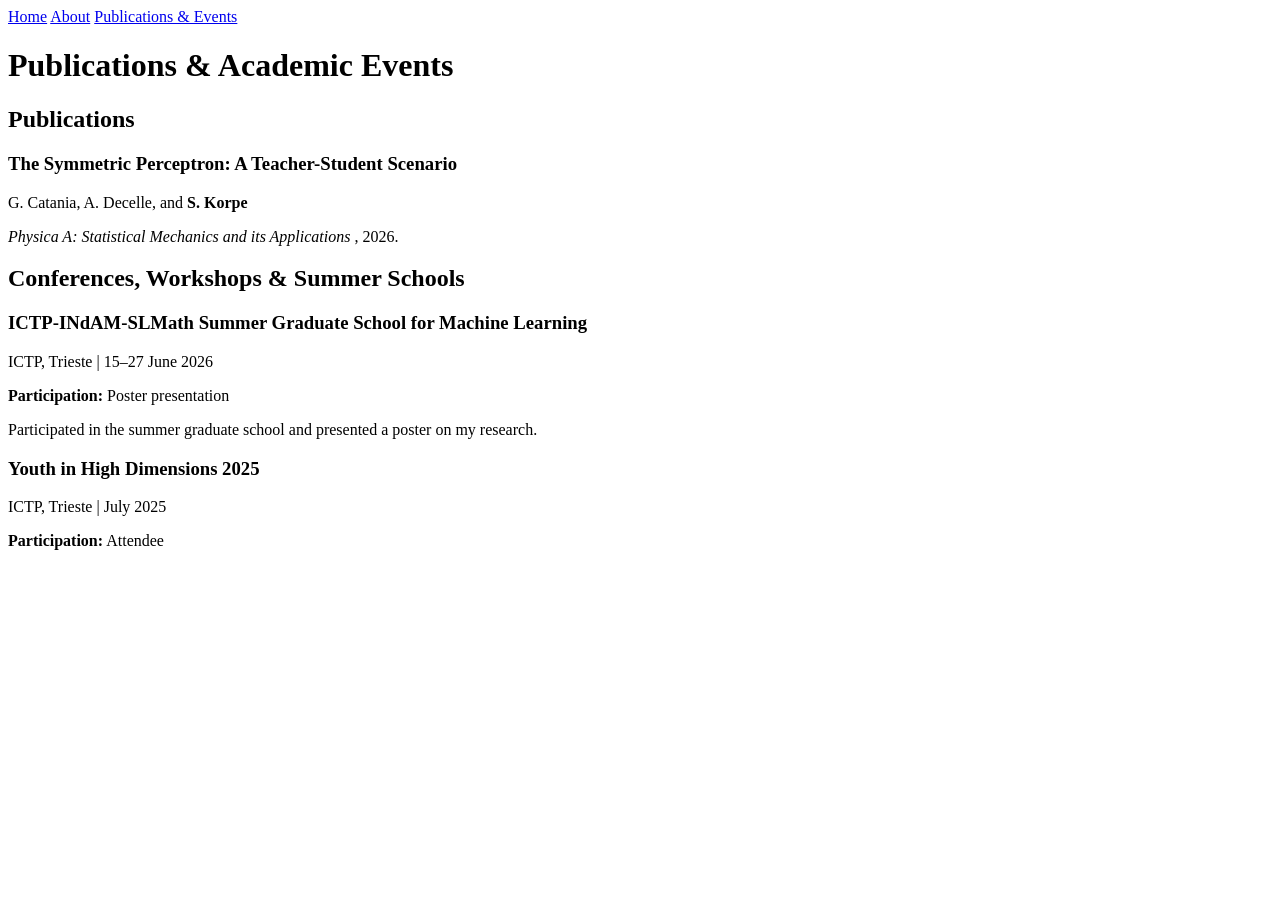
==== academic.html @ 83e8293f "Create academic.html" ====
<!DOCTYPE html>
<html lang="en">
<head>
  <meta charset="UTF-8">
  <meta name="viewport" content="width=device-width, initial-scale=1.0">

  <title>Publications and Events | Suhanee Korpe</title>
  <link rel="stylesheet" href="style.css">
</head>

<body>
  <nav>
    <a href="index.html">Home</a>
    <a href="about.html">About</a>
    <a href="academic.html">Publications & Events</a>
  </nav>

  <main>
    <h1>Publications & Academic Events</h1>

    <section>
      <h2>Publications</h2>

      <article class="entry publication">
        <h3>The Symmetric Perceptron: A Teacher-Student Scenario</h3>

        <p>
          G. Catania, A. Decelle, and
          <strong>S. Korpe</strong>
        </p>

        <p>
          <em>
            Physica A: Statistical Mechanics and its Applications
          </em>, 2026.
        </p>

        <!-- Add the paper link when available:
        <p>
          <a href="PAPER-URL">Paper</a>
          <a href="ARXIV-URL">arXiv</a>
          <a href="CODE-URL">Code</a>
        </p>
        -->
      </article>
    </section>

    <section>
      <h2>Conferences, Workshops & Summer Schools</h2>

      <article class="entry">
        <h3>
          ICTP-INdAM-SLMath Summer Graduate School for Machine Learning
        </h3>

        <p class="metadata">
          ICTP, Trieste | 15–27 June 2026
        </p>

        <p><strong>Participation:</strong> Poster presentation</p>

        <p>
          Participated in the summer graduate school and presented
          a poster on my research.
        </p>

        <!-- Add the poster when ready:
        <p>
          <a href="files/poster.pdf">View poster</a>
        </p>
        -->
      </article>

      <article class="entry">
        <h3>Youth in High Dimensions 2025</h3>

        <p class="metadata">
          ICTP, Trieste | July 2025
        </p>

        <p><strong>Participation:</strong> Attendee</p>
      </article>
    </section>
  </main>
</body>
</html>
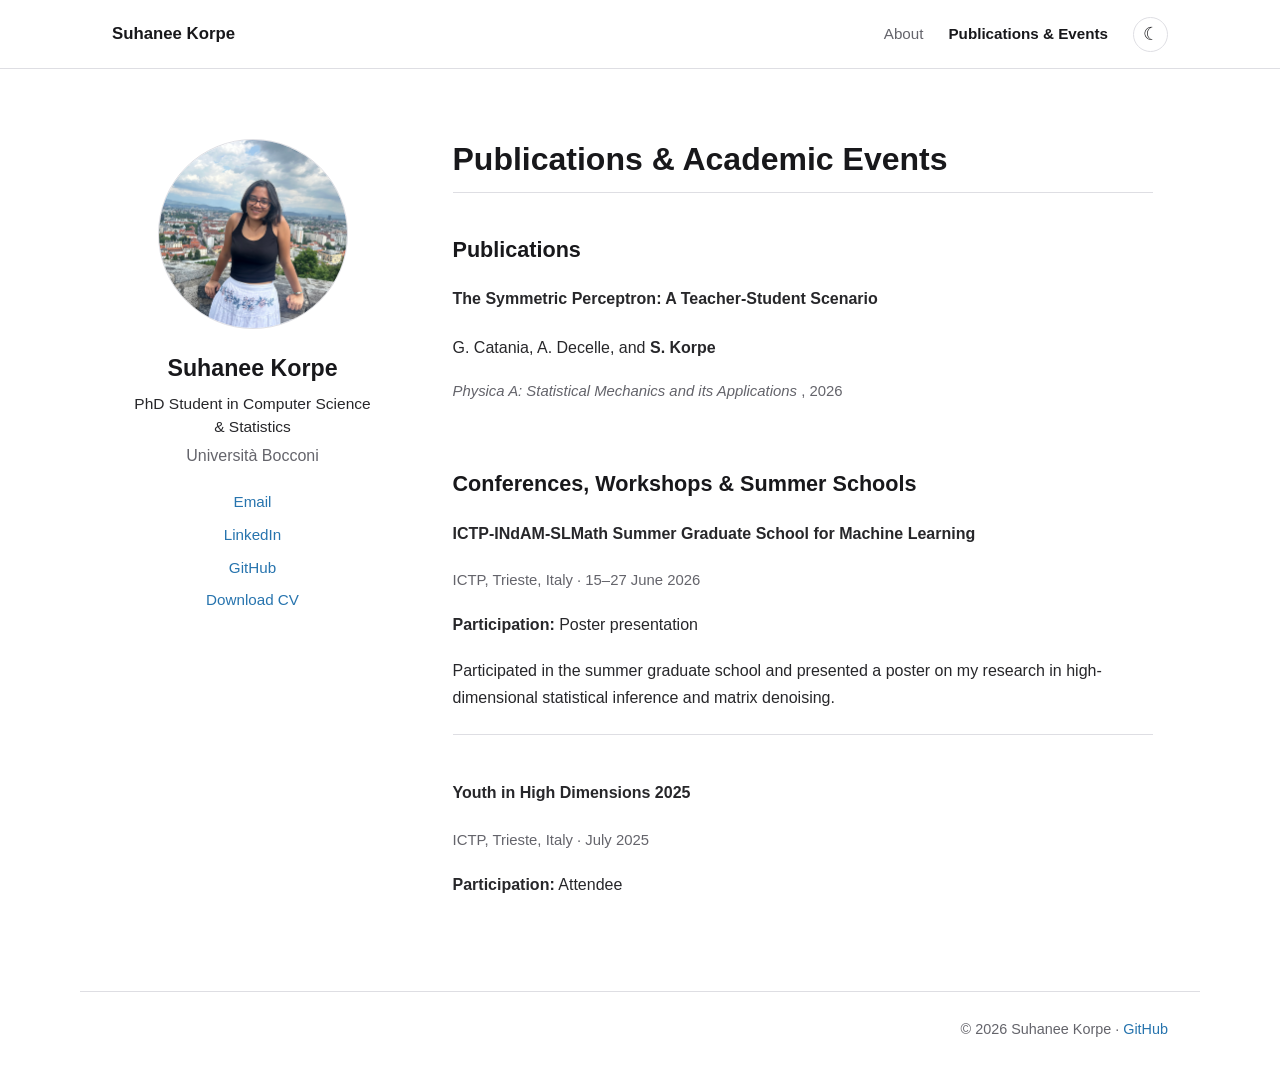
==== commit bbc181f6: "Update academic.html" ====
--- a/academic.html
+++ b/academic.html
@@ -2,85 +2,216 @@
 <html lang="en">
 <head>
   <meta charset="UTF-8">
-  <meta name="viewport" content="width=device-width, initial-scale=1.0">
-
-  <title>Publications and Events | Suhanee Korpe</title>
+
+  <meta
+    name="viewport"
+    content="width=device-width, initial-scale=1.0"
+  >
+
+  <meta
+    name="description"
+    content="Publications, conferences, workshops, and summer schools attended by Suhanee Korpe."
+  >
+
+  <title>Publications & Events | Suhanee Korpe</title>
+
   <link rel="stylesheet" href="style.css">
+  <script src="script.js" defer></script>
 </head>
 
 <body>
-  <nav>
-    <a href="index.html">Home</a>
-    <a href="about.html">About</a>
-    <a href="academic.html">Publications & Events</a>
-  </nav>
-
-  <main>
-    <h1>Publications & Academic Events</h1>
-
-    <section>
-      <h2>Publications</h2>
-
-      <article class="entry publication">
-        <h3>The Symmetric Perceptron: A Teacher-Student Scenario</h3>
-
-        <p>
-          G. Catania, A. Decelle, and
-          <strong>S. Korpe</strong>
-        </p>
-
-        <p>
-          <em>
-            Physica A: Statistical Mechanics and its Applications
-          </em>, 2026.
-        </p>
-
-        <!-- Add the paper link when available:
-        <p>
-          <a href="PAPER-URL">Paper</a>
-          <a href="ARXIV-URL">arXiv</a>
-          <a href="CODE-URL">Code</a>
-        </p>
-        -->
-      </article>
-    </section>
-
-    <section>
-      <h2>Conferences, Workshops & Summer Schools</h2>
-
-      <article class="entry">
-        <h3>
-          ICTP-INdAM-SLMath Summer Graduate School for Machine Learning
-        </h3>
-
-        <p class="metadata">
-          ICTP, Trieste | 15–27 June 2026
-        </p>
-
-        <p><strong>Participation:</strong> Poster presentation</p>
-
-        <p>
-          Participated in the summer graduate school and presented
-          a poster on my research.
-        </p>
-
-        <!-- Add the poster when ready:
-        <p>
-          <a href="files/poster.pdf">View poster</a>
-        </p>
-        -->
-      </article>
-
-      <article class="entry">
-        <h3>Youth in High Dimensions 2025</h3>
-
-        <p class="metadata">
-          ICTP, Trieste | July 2025
-        </p>
-
-        <p><strong>Participation:</strong> Attendee</p>
-      </article>
-    </section>
-  </main>
+  <!-- Top navigation -->
+  <header class="topbar">
+    <nav class="navigation">
+      <a class="site-name" href="index.html">
+        Suhanee Korpe
+      </a>
+
+      <div class="nav-links">
+        <a href="index.html">About</a>
+
+        <a class="active" href="academic.html">
+          Publications & Events
+        </a>
+
+        <button
+          id="theme-toggle"
+          class="theme-toggle"
+          type="button"
+          aria-label="Switch between light and dark mode"
+        >
+          ☾
+        </button>
+      </div>
+    </nav>
+  </header>
+
+  <div class="page-layout">
+    <!-- Profile sidebar -->
+    <aside class="profile">
+      <img
+        class="profile-photo"
+        src="profile.jpeg"
+        alt="Portrait of Suhanee Korpe"
+      >
+
+      <h1>Suhanee Korpe</h1>
+
+      <p class="profile-position">
+        PhD Student in Computer Science & Statistics
+      </p>
+
+      <p class="profile-university">
+        Università Bocconi
+      </p>
+
+      <div class="profile-links">
+        <a href="mailto:suhanee21@iiserb.ac.in">
+          Email
+        </a>
+
+        <a
+          href="https://www.linkedin.com/in/suhanee-korpe"
+          target="_blank"
+          rel="noopener noreferrer"
+        >
+          LinkedIn
+        </a>
+
+        <!-- Replace YOUR-USERNAME with your GitHub username. -->
+        <a
+          href="https://github.com/YOUR-USERNAME"
+          target="_blank"
+          rel="noopener noreferrer"
+        >
+          GitHub
+        </a>
+
+        <a
+          href="Suhanee_Korpe_CV.pdf"
+          target="_blank"
+          rel="noopener noreferrer"
+        >
+          Download CV
+        </a>
+      </div>
+    </aside>
+
+    <!-- Main page content -->
+    <main class="content">
+      <h2>Publications & Academic Events</h2>
+
+      <!-- Publications -->
+      <section>
+        <h3>Publications</h3>
+
+        <article class="entry">
+          <h4>
+            The Symmetric Perceptron: A Teacher-Student Scenario
+          </h4>
+
+          <p>
+            G. Catania, A. Decelle, and
+            <strong>S. Korpe</strong>
+          </p>
+
+          <p class="entry-meta">
+            <em>
+              Physica A: Statistical Mechanics and its Applications
+            </em>, 2026
+          </p>
+
+          <!-- Add links when available.
+
+          <p class="publication-links">
+            <a
+              href="PAPER-URL"
+              target="_blank"
+              rel="noopener noreferrer"
+            >
+              Journal
+            </a>
+
+            <a
+              href="ARXIV-URL"
+              target="_blank"
+              rel="noopener noreferrer"
+            >
+              arXiv
+            </a>
+          </p>
+
+          -->
+        </article>
+      </section>
+
+      <!-- Conferences, workshops, and summer schools -->
+      <section>
+        <h3>Conferences, Workshops & Summer Schools</h3>
+
+        <article class="entry">
+          <h4>
+            ICTP-INdAM-SLMath Summer Graduate School for Machine Learning
+          </h4>
+
+          <p class="entry-meta">
+            ICTP, Trieste, Italy · 15–27 June 2026
+          </p>
+
+          <p>
+            <strong>Participation:</strong> Poster presentation
+          </p>
+
+          <p>
+            Participated in the summer graduate school and presented
+            a poster on my research in high-dimensional statistical
+            inference and matrix denoising.
+          </p>
+
+          <!-- Add your poster after uploading it.
+
+          <p>
+            <a
+              href="poster.pdf"
+              target="_blank"
+              rel="noopener noreferrer"
+            >
+              View poster
+            </a>
+          </p>
+
+          -->
+        </article>
+
+        <article class="entry">
+          <h4>Youth in High Dimensions 2025</h4>
+
+          <p class="entry-meta">
+            ICTP, Trieste, Italy · July 2025
+          </p>
+
+          <p>
+            <strong>Participation:</strong> Attendee
+          </p>
+        </article>
+      </section>
+    </main>
+  </div>
+
+  <!-- Footer -->
+  <footer>
+    <p>
+      © 2026 Suhanee Korpe ·
+
+      <!-- Replace YOUR-USERNAME with your GitHub username. -->
+      <a
+        href="https://github.com/YOUR-USERNAME"
+        target="_blank"
+        rel="noopener noreferrer"
+      >
+        GitHub
+      </a>
+    </p>
+  </footer>
 </body>
 </html>
--- a/style.css
+++ b/style.css
@@ -0,0 +1,383 @@
+/* -----------------------------------------
+   Theme colors
+   ----------------------------------------- */
+
+:root {
+  --background: #ffffff;
+  --surface: #f5f6f7;
+  --text: #27272a;
+  --secondary-text: #64646b;
+  --heading: #18181b;
+  --link: #2774ae;
+  --border: #dedee3;
+  --nav-background: rgba(255, 255, 255, 0.94);
+}
+
+html[data-theme="dark"] {
+  --background: #17181a;
+  --surface: #222326;
+  --text: #e4e4e7;
+  --secondary-text: #aaaab2;
+  --heading: #fafafa;
+  --link: #78b7e5;
+  --border: #37383d;
+  --nav-background: rgba(23, 24, 26, 0.94);
+}
+
+
+/* -----------------------------------------
+   General settings
+   ----------------------------------------- */
+
+* {
+  box-sizing: border-box;
+}
+
+html {
+  scroll-behavior: smooth;
+}
+
+body {
+  min-height: 100vh;
+  margin: 0;
+  font-family:
+    -apple-system,
+    BlinkMacSystemFont,
+    "Segoe UI",
+    Helvetica,
+    Arial,
+    sans-serif;
+  font-size: 16px;
+  line-height: 1.7;
+  color: var(--text);
+  background: var(--background);
+  transition:
+    color 0.2s ease,
+    background-color 0.2s ease;
+}
+
+a {
+  color: var(--link);
+  text-decoration: none;
+}
+
+a:hover,
+a:focus {
+  text-decoration: underline;
+}
+
+
+/* -----------------------------------------
+   Top navigation
+   ----------------------------------------- */
+
+.topbar {
+  position: sticky;
+  top: 0;
+  z-index: 100;
+  background: var(--nav-background);
+  border-bottom: 1px solid var(--border);
+  backdrop-filter: blur(10px);
+}
+
+.navigation {
+  display: flex;
+  align-items: center;
+  justify-content: space-between;
+  max-width: 1120px;
+  min-height: 68px;
+  margin: 0 auto;
+  padding: 0 32px;
+}
+
+.site-name {
+  color: var(--heading);
+  font-size: 1.05rem;
+  font-weight: 650;
+  text-decoration: none;
+}
+
+.site-name:hover {
+  text-decoration: none;
+}
+
+.nav-links {
+  display: flex;
+  align-items: center;
+  gap: 25px;
+}
+
+.nav-links a {
+  color: var(--secondary-text);
+  font-size: 0.95rem;
+}
+
+.nav-links a:hover,
+.nav-links a.active {
+  color: var(--heading);
+  text-decoration: none;
+}
+
+.nav-links a.active {
+  font-weight: 600;
+}
+
+
+/* -----------------------------------------
+   Light/dark-mode button
+   ----------------------------------------- */
+
+.theme-toggle {
+  display: grid;
+  width: 35px;
+  height: 35px;
+  padding: 0;
+  color: var(--heading);
+  font-size: 1.1rem;
+  cursor: pointer;
+  background: transparent;
+  border: 1px solid var(--border);
+  border-radius: 50%;
+  place-items: center;
+}
+
+.theme-toggle:hover {
+  background: var(--surface);
+}
+
+
+/* -----------------------------------------
+   Main two-column layout
+   ----------------------------------------- */
+
+.page-layout {
+  display: grid;
+  grid-template-columns: 250px minmax(0, 700px);
+  gap: 75px;
+  justify-content: center;
+  max-width: 1120px;
+  margin: 0 auto;
+  padding: 70px 32px;
+}
+
+
+/* -----------------------------------------
+   Profile sidebar
+   ----------------------------------------- */
+
+.profile {
+  text-align: center;
+}
+
+.profile-photo {
+  display: block;
+  width: 190px;
+  height: 190px;
+  margin: 0 auto 24px;
+  object-fit: cover;
+  object-position: center;
+  border: 1px solid var(--border);
+  border-radius: 50%;
+}
+
+.profile h1 {
+  margin: 0 0 9px;
+  color: var(--heading);
+  font-size: 1.45rem;
+  line-height: 1.3;
+}
+
+.profile-position {
+  margin: 0;
+  color: var(--text);
+  font-size: 0.97rem;
+  line-height: 1.5;
+}
+
+.profile-university {
+  margin: 3px 0 20px;
+  color: var(--secondary-text);
+}
+
+.profile-links {
+  display: flex;
+  flex-direction: column;
+  align-items: center;
+  gap: 7px;
+  margin-top: 20px;
+}
+
+.profile-links a {
+  font-size: 0.95rem;
+}
+
+
+/* -----------------------------------------
+   Main content
+   ----------------------------------------- */
+
+.content {
+  min-width: 0;
+}
+
+.content h2 {
+  margin: 0 0 28px;
+  padding-bottom: 13px;
+  color: var(--heading);
+  font-size: 2rem;
+  line-height: 1.25;
+  border-bottom: 1px solid var(--border);
+}
+
+.content h3 {
+  margin: 42px 0 15px;
+  color: var(--heading);
+  font-size: 1.35rem;
+  line-height: 1.35;
+}
+
+.content p {
+  margin: 0 0 18px;
+}
+
+.content ul {
+  margin: 0 0 22px;
+  padding-left: 23px;
+}
+
+.content li {
+  margin-bottom: 6px;
+}
+
+
+/* -----------------------------------------
+   CV and research entries
+   ----------------------------------------- */
+
+.entry {
+  margin: 0;
+  padding: 23px 0;
+  border-bottom: 1px solid var(--border);
+}
+
+.entry:first-of-type {
+  padding-top: 0;
+}
+
+.entry:last-child {
+  border-bottom: 0;
+}
+
+.entry h3 {
+  margin: 0 0 6px;
+  font-size: 1.12rem;
+}
+
+.entry-meta {
+  margin-bottom: 8px;
+  color: var(--secondary-text);
+  font-size: 0.93rem;
+}
+
+.entry p:last-child {
+  margin-bottom: 0;
+}
+
+.cv-link {
+  display: inline-block;
+  margin: 0 15px 25px 0;
+  font-weight: 600;
+}
+
+
+/* -----------------------------------------
+   Footer
+   ----------------------------------------- */
+
+footer {
+  max-width: 1120px;
+  margin: 0 auto;
+  padding: 25px 32px 40px;
+  color: var(--secondary-text);
+  font-size: 0.9rem;
+  text-align: right;
+  border-top: 1px solid var(--border);
+}
+
+footer p {
+  margin: 0;
+}
+
+
+/* -----------------------------------------
+   Accessibility
+   ----------------------------------------- */
+
+a:focus-visible,
+button:focus-visible {
+  outline: 3px solid rgba(39, 116, 174, 0.35);
+  outline-offset: 3px;
+}
+
+
+/* -----------------------------------------
+   Tablet layout
+   ----------------------------------------- */
+
+@media (max-width: 850px) {
+  .page-layout {
+    grid-template-columns: 200px minmax(0, 1fr);
+    gap: 45px;
+  }
+
+  .profile-photo {
+    width: 155px;
+    height: 155px;
+  }
+}
+
+
+/* -----------------------------------------
+   Mobile layout
+   ----------------------------------------- */
+
+@media (max-width: 650px) {
+  .navigation {
+    align-items: flex-start;
+    flex-direction: column;
+    gap: 12px;
+    padding: 17px 20px;
+  }
+
+  .nav-links {
+    width: 100%;
+    gap: 16px;
+  }
+
+  .theme-toggle {
+    margin-left: auto;
+  }
+
+  .page-layout {
+    display: block;
+    padding: 45px 20px;
+  }
+
+  .profile {
+    margin-bottom: 55px;
+  }
+
+  .profile-photo {
+    width: 170px;
+    height: 170px;
+  }
+
+  .content h2 {
+    font-size: 1.75rem;
+  }
+
+  footer {
+    padding: 25px 20px 35px;
+    text-align: center;
+  }
+}
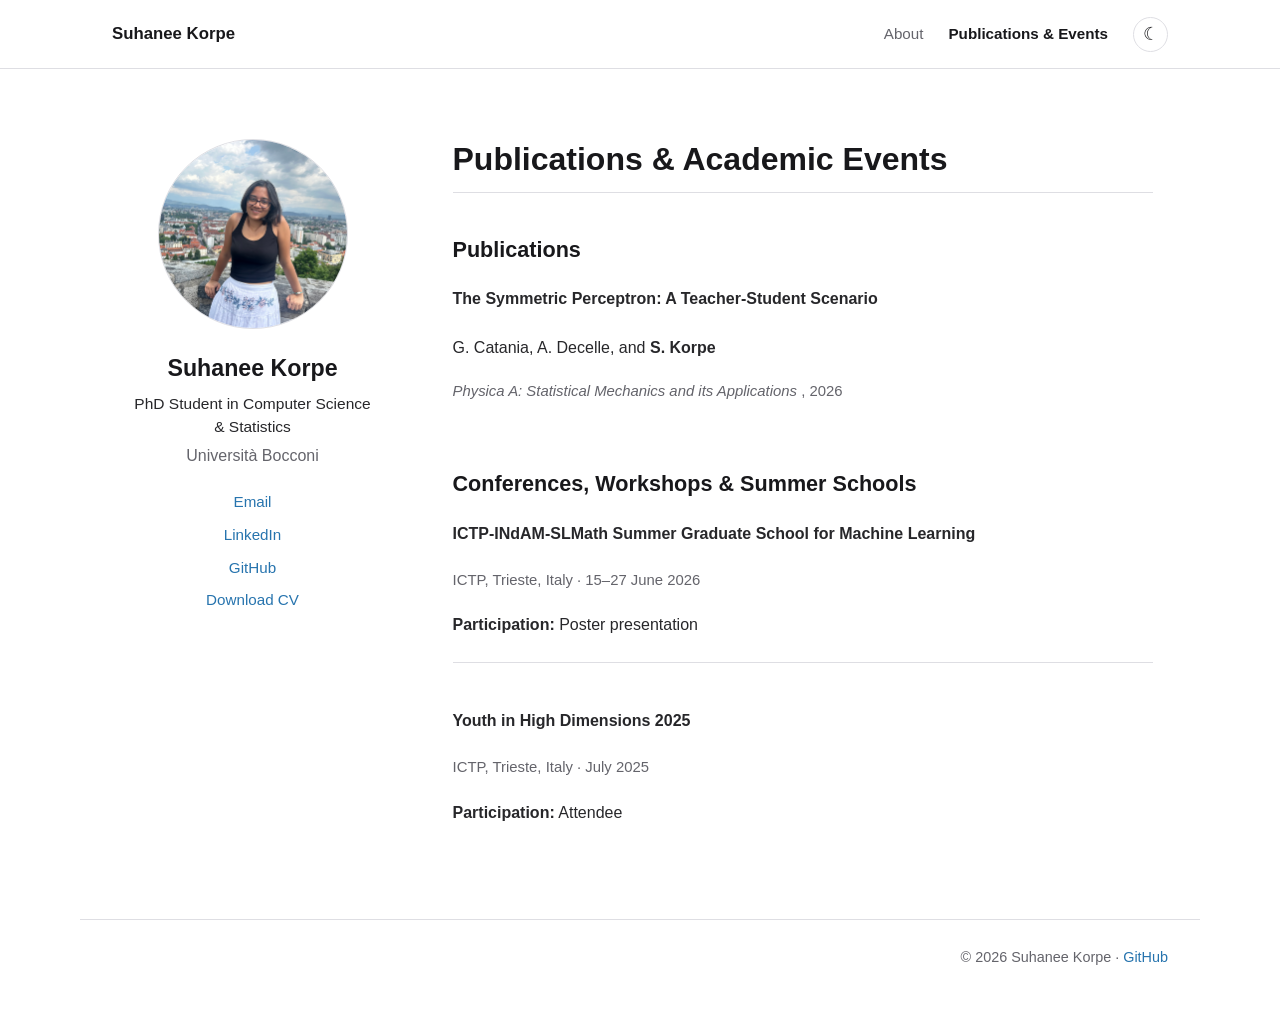
==== commit 3b93008d: "Update academic.html" ====
--- a/academic.html
+++ b/academic.html
@@ -162,11 +162,6 @@
             <strong>Participation:</strong> Poster presentation
           </p>
 
-          <p>
-            Participated in the summer graduate school and presented
-            a poster on my research in high-dimensional statistical
-            inference and matrix denoising.
-          </p>
 
           <!-- Add your poster after uploading it.
 
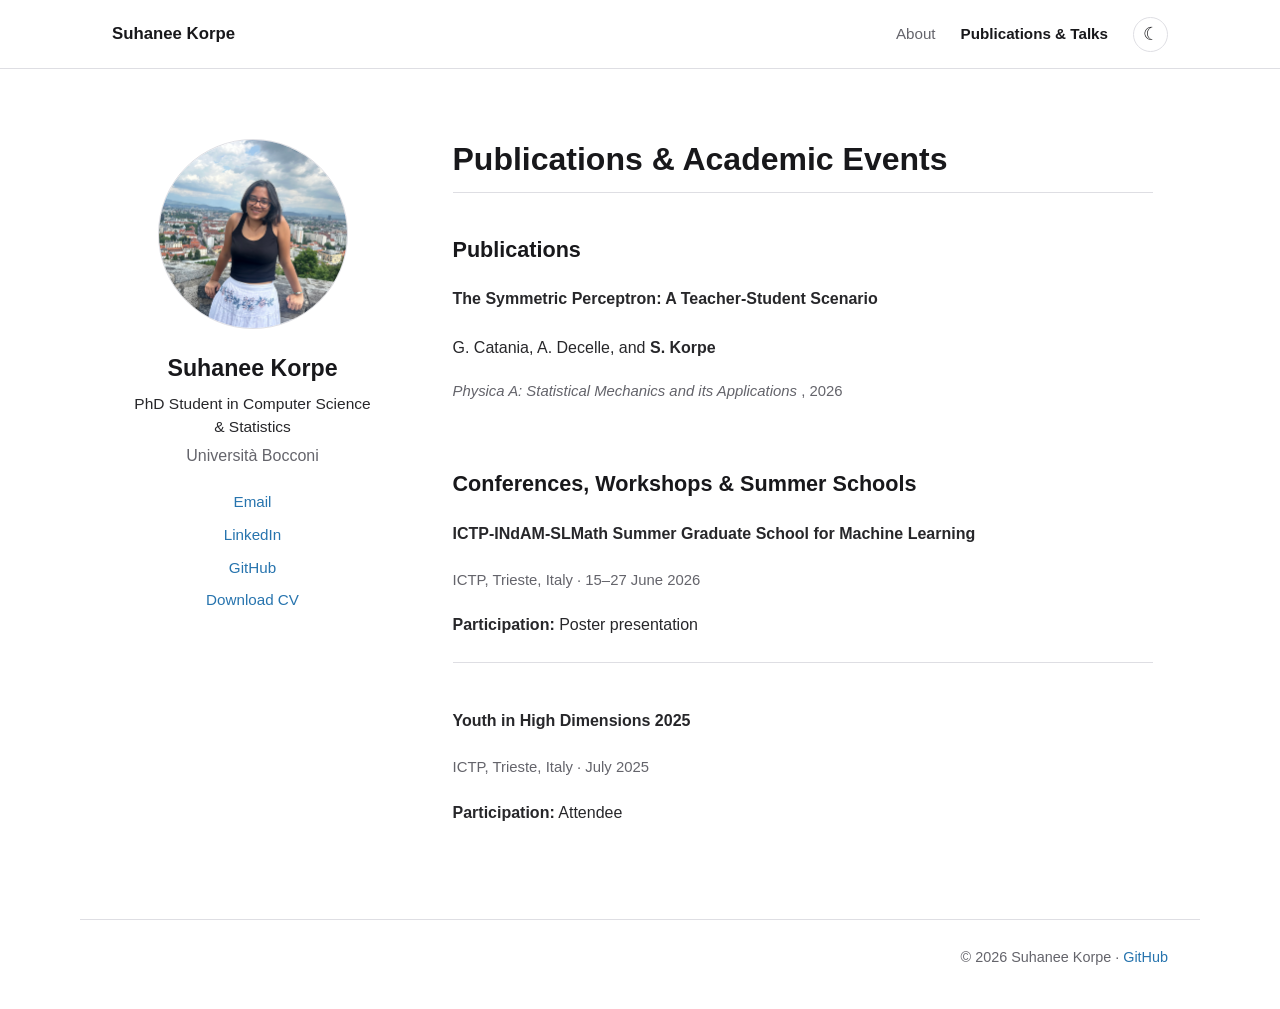
==== commit 5ca3f92e: "Update academic.html" ====
--- a/academic.html
+++ b/academic.html
@@ -13,7 +13,7 @@
     content="Publications, conferences, workshops, and summer schools attended by Suhanee Korpe."
   >
 
-  <title>Publications & Events | Suhanee Korpe</title>
+  <title>Publications & Talks | Suhanee Korpe</title>
 
   <link rel="stylesheet" href="style.css">
   <script src="script.js" defer></script>
@@ -31,7 +31,7 @@
         <a href="index.html">About</a>
 
         <a class="active" href="academic.html">
-          Publications & Events
+          Publications & Talks
         </a>
 
         <button
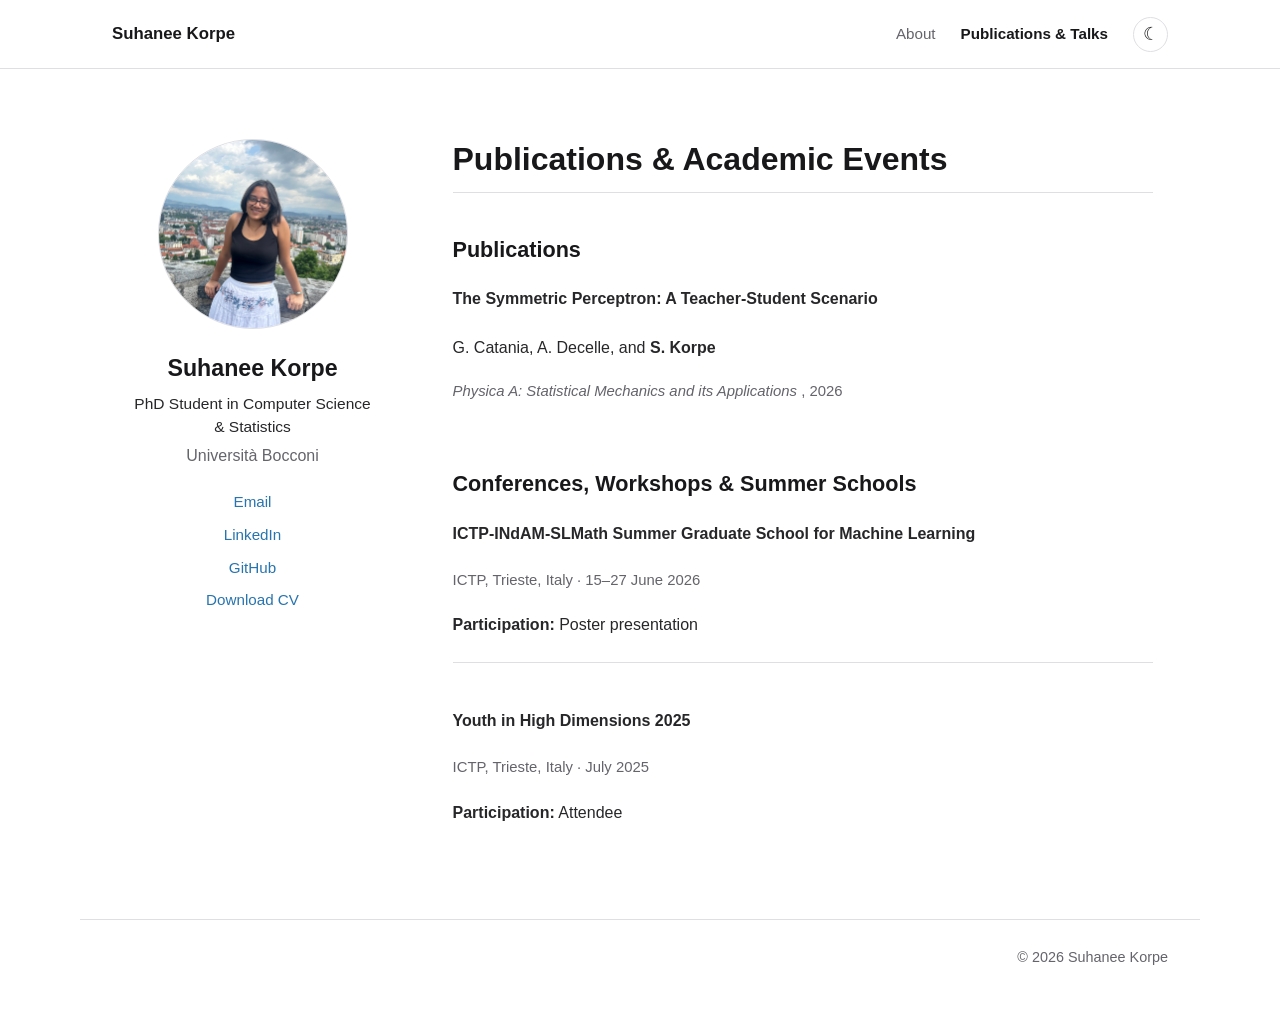
==== commit 53fd8e23: "Update academic.html" ====
--- a/academic.html
+++ b/academic.html
@@ -194,19 +194,9 @@
   </div>
 
   <!-- Footer -->
-  <footer>
-    <p>
-      © 2026 Suhanee Korpe ·
-
-      <!-- Replace YOUR-USERNAME with your GitHub username. -->
-      <a
-        href="https://github.com/YOUR-USERNAME"
-        target="_blank"
-        rel="noopener noreferrer"
-      >
-        GitHub
-      </a>
-    </p>
-  </footer>
+<footer>
+  <p>© 2026 Suhanee Korpe</p>
+</footer>
+  
 </body>
 </html>
